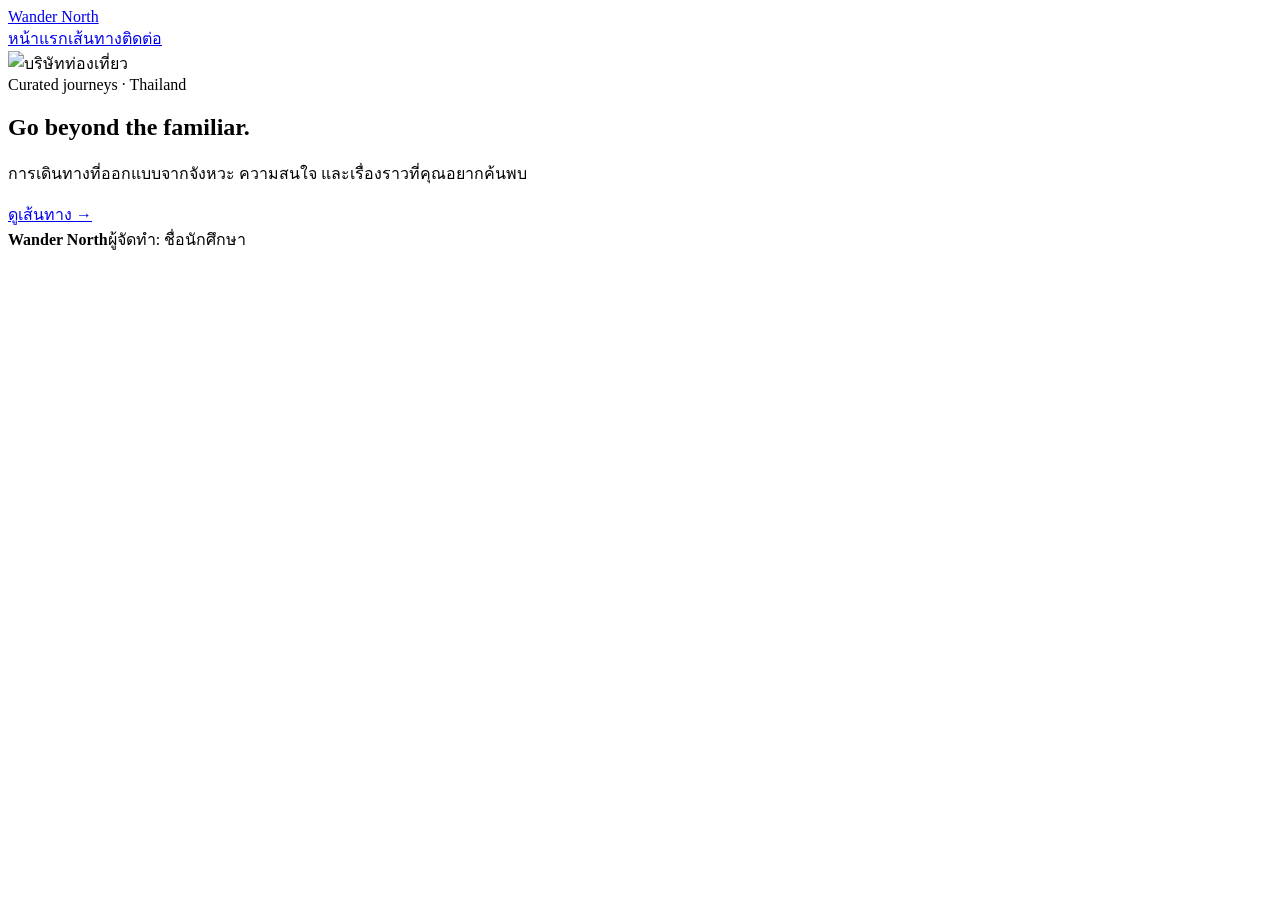
==== index.html @ d35bc742 "Add files via upload" ====
<!doctype html><html lang="th"><head><meta charset="utf-8"><meta name="viewport" content="width=device-width,initial-scale=1"><title>หน้าแรก | Wander North</title><link rel="stylesheet" href="assets/style.css"></head><body class="fullscreen"><header class="header"><nav class="nav container"><a class="brand" href="welcome.html">Wander North</a><div class="links"><a href="welcome.html">หน้าแรก</a><a href="tours.html">เส้นทาง</a><a href="talk.html">ติดต่อ</a></div></nav></header><main><section class="hero"><img class="hero-bg" src="https://images.unsplash.com/photo-1507525428034-b723cf961d3e?auto=format&fit=crop&w=1600&q=85" alt="บริษัทท่องเที่ยว"><div class="container hero-content"><span class="kicker">Curated journeys · Thailand</span><h1>Go beyond the familiar.</h1><p>การเดินทางที่ออกแบบจากจังหวะ ความสนใจ และเรื่องราวที่คุณอยากค้นพบ</p><a class="button" href="discover.html">ดูเส้นทาง →</a></div></section></main><footer class="footer"><div class="container footer-row"><strong>Wander North</strong><span class="footer-student">ผู้จัดทำ: ชื่อนักศึกษา</span></div></footer></body></html>
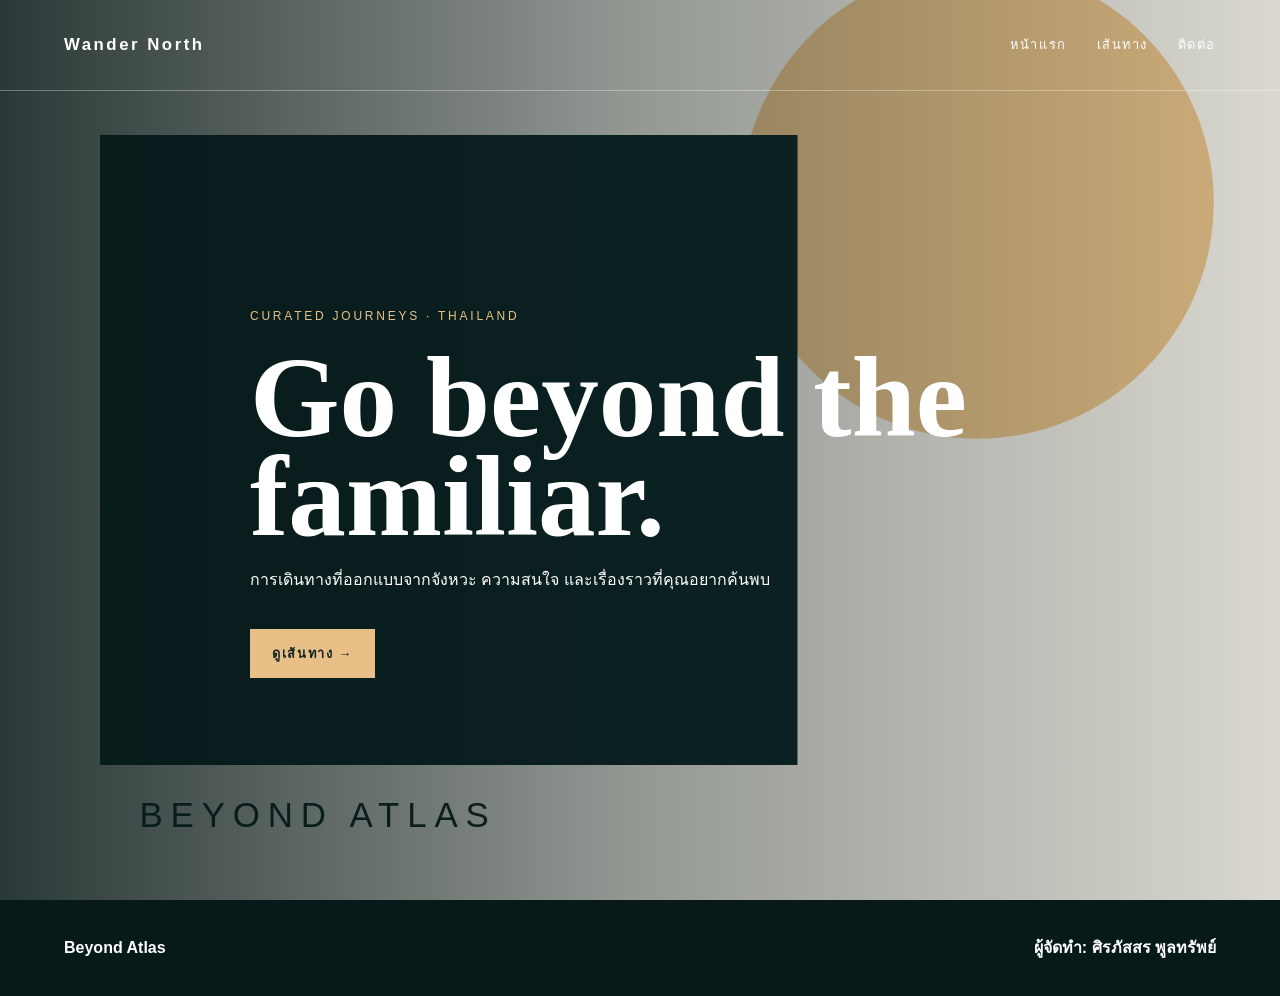
==== commit 89bba51e: "Update index.html" ====
--- a/index.html
+++ b/index.html
@@ -1 +1 @@
-<!doctype html><html lang="th"><head><meta charset="utf-8"><meta name="viewport" content="width=device-width,initial-scale=1"><title>หน้าแรก | Wander North</title><link rel="stylesheet" href="assets/style.css"></head><body class="fullscreen"><header class="header"><nav class="nav container"><a class="brand" href="welcome.html">Wander North</a><div class="links"><a href="welcome.html">หน้าแรก</a><a href="tours.html">เส้นทาง</a><a href="talk.html">ติดต่อ</a></div></nav></header><main><section class="hero"><img class="hero-bg" src="https://images.unsplash.com/photo-1507525428034-b723cf961d3e?auto=format&fit=crop&w=1600&q=85" alt="บริษัทท่องเที่ยว"><div class="container hero-content"><span class="kicker">Curated journeys · Thailand</span><h1>Go beyond the familiar.</h1><p>การเดินทางที่ออกแบบจากจังหวะ ความสนใจ และเรื่องราวที่คุณอยากค้นพบ</p><a class="button" href="discover.html">ดูเส้นทาง →</a></div></section></main><footer class="footer"><div class="container footer-row"><strong>Wander North</strong><span class="footer-student">ผู้จัดทำ: ชื่อนักศึกษา</span></div></footer></body></html>+<!doctype html><html lang="th"><head><meta charset="utf-8"><meta name="viewport" content="width=device-width,initial-scale=1"><title>หน้าแรก | Wander North</title><link rel="stylesheet" href="assets/style.css"></head><body class="fullscreen"><header class="header"><nav class="nav container"><a class="brand" href="welcome.html">Wander North</a><div class="links"><a href="index.html">หน้าแรก</a><a href="journeys.html">เส้นทาง</a><a href="contact.html">ติดต่อ</a></div></nav></header><main><section class="hero"><img class="hero-bg" src="images/travel-hero.svg" alt="บริษัทท่องเที่ยว"><div class="container hero-content"><span class="kicker">Curated journeys · Thailand</span><h1>Go beyond the familiar.</h1><p>การเดินทางที่ออกแบบจากจังหวะ ความสนใจ และเรื่องราวที่คุณอยากค้นพบ</p><a class="button" href="journeys.html">ดูเส้นทาง →</a></div></section></main><footer class="footer"><div class="container footer-row"><strong>Beyond Atlas</strong><span class="footer-student">ผู้จัดทำ: ศิรภัสสร พูลทรัพย์</span></div></footer></body></html>
--- a/assets/style.css
+++ b/assets/style.css
@@ -0,0 +1 @@
+*{box-sizing:border-box}html{scroll-behavior:smooth}body{margin:0;font-family:Arial,"Noto Sans Thai",sans-serif;color:#172033;background:#fff;line-height:1.65}a{color:inherit}.container{width:min(1160px,90%);margin:auto}img{display:block;max-width:100%;object-fit:cover}.student{padding:22px;border:1px dashed currentColor}.footer-student{font-weight:700}body{background:#0d2425;color:#fff}.header{position:absolute;z-index:5;width:100%;border-bottom:1px solid #ffffff55}.nav{height:90px;display:flex;align-items:center;justify-content:space-between}.brand{font-size:1.05rem;font-weight:800;letter-spacing:.15em;text-decoration:none}.links{display:flex;gap:30px}.links a{text-decoration:none;font-size:.8rem;letter-spacing:.12em;text-transform:uppercase}.hero{min-height:100vh;position:relative;display:grid;align-items:end;padding:155px 0 75px}.hero:after{content:"";position:absolute;inset:0;background:linear-gradient(90deg,#071919d9 0%,#07191966 50%,#0719191a)}.hero-bg{position:absolute;inset:0;width:100%;height:100%}.hero-content{position:relative;z-index:2;max-width:780px}.hero h1{font-family:Georgia,serif;font-size:clamp(4rem,9vw,8.5rem);line-height:.86;margin:20px 0}.kicker{font-size:.75rem;letter-spacing:.23em;color:#e8c087;text-transform:uppercase}.button{display:inline-block;margin-top:20px;padding:14px 22px;background:#e8c087;color:#102324;text-decoration:none;font-size:.8rem;font-weight:800;letter-spacing:.13em;text-transform:uppercase}.page-head{padding:150px 0 65px;background:#133637}.page-head h1{font-family:Georgia,serif;font-size:clamp(4rem,8vw,7rem);margin:15px 0}.listing{padding:70px 0;background:#f2eee5;color:#172033}.entry{display:grid;grid-template-columns:1.2fr .8fr;gap:55px;align-items:center;padding:40px 0;border-bottom:1px solid #c9c1b3}.entry img{width:100%;height:430px}.entry:nth-child(even){grid-template-columns:.8fr 1.2fr}.entry:nth-child(even) img{order:2}.entry h2{font-family:Georgia,serif;font-size:2.8rem}.contact{padding:150px 0 90px;background:#f2eee5;color:#172033}.contact-grid{display:grid;grid-template-columns:1fr 1fr;gap:60px}.contact h1{font-family:Georgia,serif;font-size:4rem}.detail{padding:18px 0;border-bottom:1px solid #c9c1b3}.footer{padding:35px 0;background:#071919}.footer-row{display:flex;justify-content:space-between;gap:20px}@media(max-width:800px){body{padding-left:0}.nav{height:auto;min-height:80px;display:flex;align-items:flex-start;flex-direction:column;padding:18px 0}.links{width:100%;flex-direction:row;justify-content:space-between;gap:8px}.hero-grid,.hero,.bento,.entry,.entry:nth-child(even),.contact-grid{grid-template-columns:1fr}.hero{min-height:auto}.hero-bg{height:680px;position:relative}.fullscreen .hero{margin-top:0}.hero-media,.hero img,.entry img{height:400px}.hero-copy{order:2;padding:45px 5vw}.entry:nth-child(even) img{order:0}.side{position:static;width:100%;height:auto;gap:25px}.side .links{display:flex}.mobile-footer{display:block;padding:25px;background:#15222a;color:#fff}.magazine .nav{display:flex}.bento{grid-template-rows:auto}.hero-copy{grid-row:auto}.footer-row{flex-direction:column;gap:15px}}
